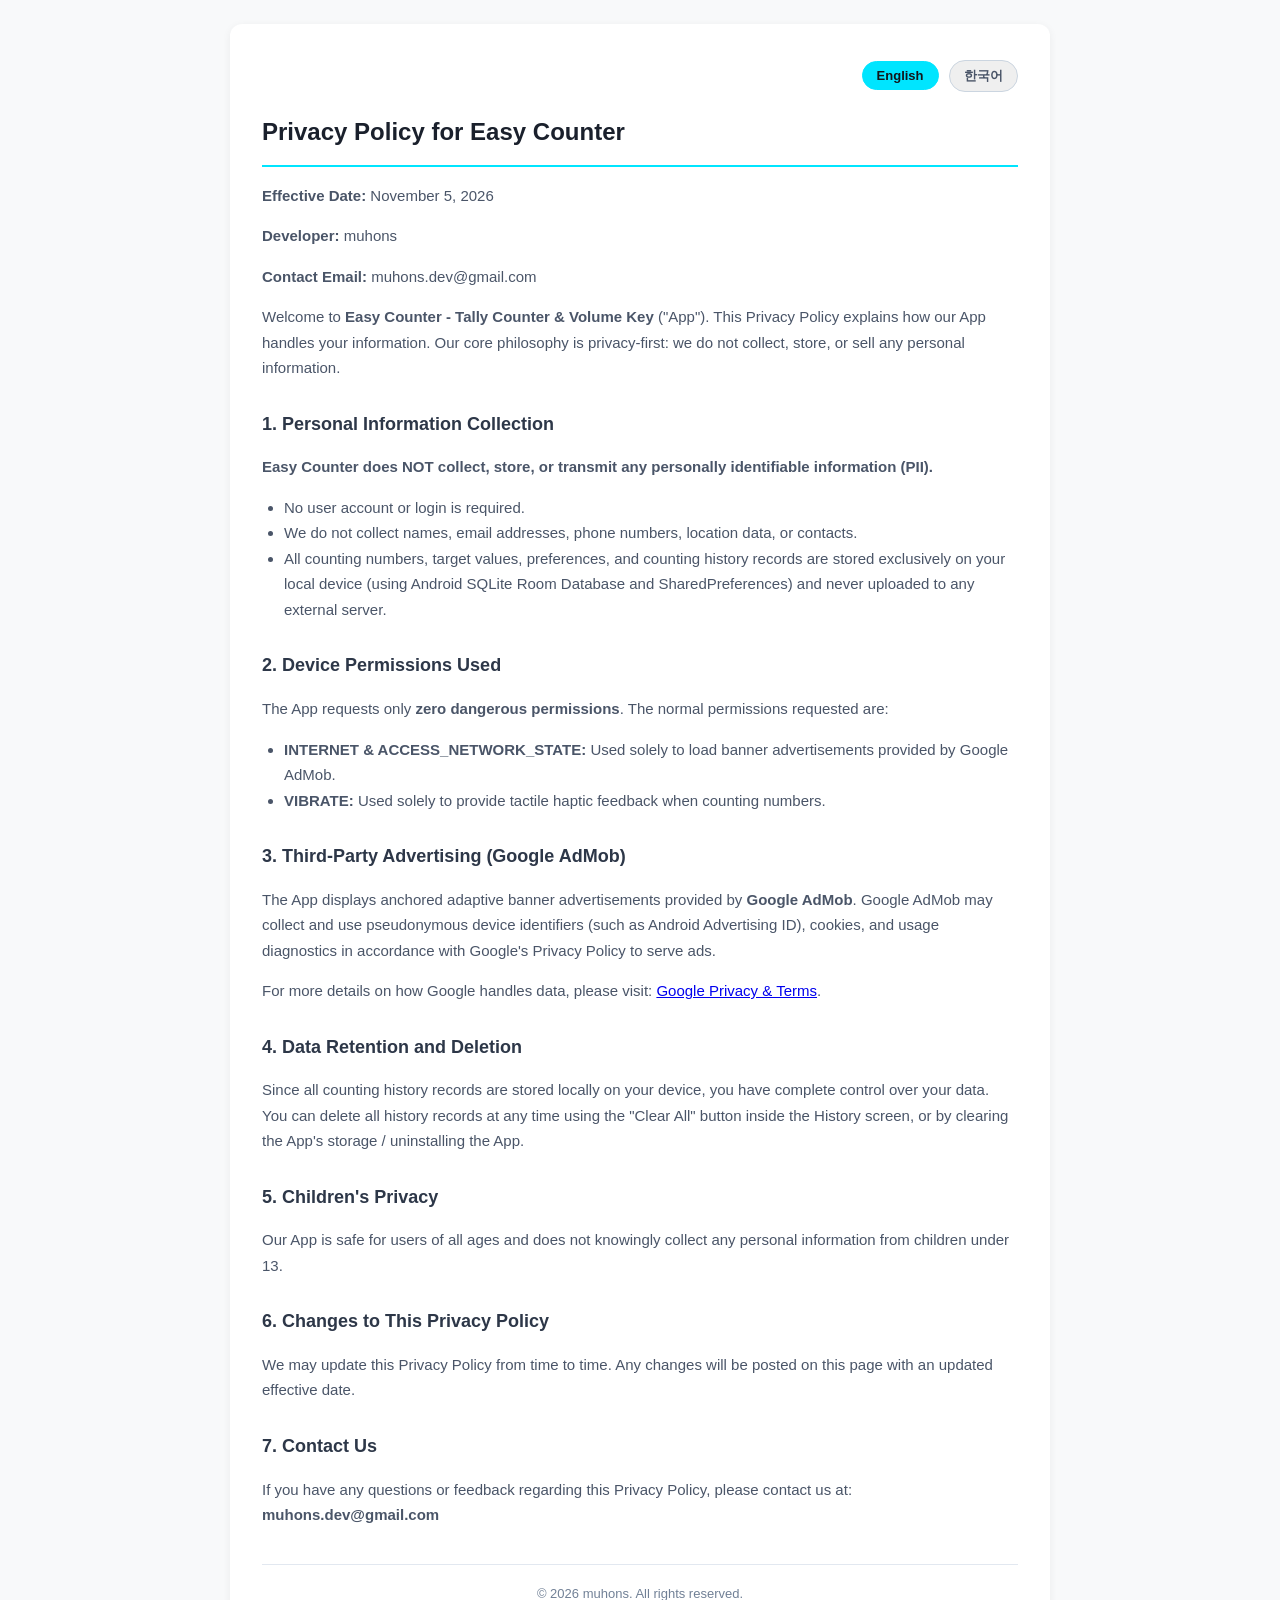
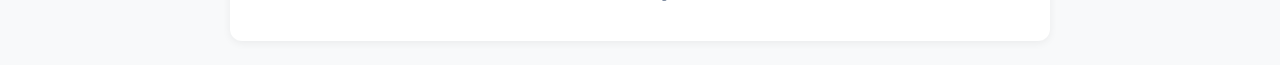
==== privacy_policy_easycounter.html @ 7cd1253e "Add files via upload" ====
<!DOCTYPE html>
<html lang="en">
<head>
    <meta charset="UTF-8">
    <meta name="viewport" content="width=device-width, initial-scale=1.0">
    <title>Privacy Policy - Easy Counter (쉬운 계수기)</title>
    <style>
        body {
            font-family: -apple-system, BlinkMacSystemFont, "Segoe UI", Roboto, "Helvetica Neue", Arial, sans-serif;
            line-height: 1.7;
            color: #333333;
            max-width: 820px;
            margin: 0 auto;
            padding: 24px 16px;
            background-color: #f8f9fa;
        }
        .container {
            background-color: #ffffff;
            padding: 36px 32px;
            border-radius: 12px;
            box-shadow: 0 2px 8px rgba(0, 0, 0, 0.06);
        }
        .lang-switch {
            text-align: right;
            margin-bottom: 20px;
        }
        .lang-btn {
            display: inline-block;
            padding: 6px 14px;
            font-size: 13px;
            border-radius: 20px;
            text-decoration: none;
            margin-left: 6px;
            border: 1px solid #cbd5e0;
            color: #4a5568;
            font-weight: 600;
            cursor: pointer;
        }
        .lang-btn.active {
            background-color: #00E5FF;
            color: #12161a;
            border-color: #00E5FF;
        }
        h1 {
            font-size: 24px;
            color: #1a202c;
            border-bottom: 2px solid #00E5FF;
            padding-bottom: 12px;
            margin-top: 0;
        }
        h2 {
            font-size: 18px;
            color: #2d3748;
            margin-top: 28px;
            margin-bottom: 10px;
        }
        p, li {
            font-size: 15px;
            color: #4a5568;
        }
        ul {
            padding-left: 22px;
            margin-top: 6px;
        }
        .footer {
            margin-top: 36px;
            padding-top: 18px;
            border-top: 1px solid #e2e8f0;
            font-size: 13px;
            color: #718096;
            text-align: center;
        }
        .section-ko { display: none; }
    </style>
</head>
<body>
<div class="container">
    <div class="lang-switch">
        <button class="lang-btn active" id="btnEn" onclick="switchLang('en')">English</button>
        <button class="lang-btn" id="btnKo" onclick="switchLang('ko')">한국어</button>
    </div>

    <!-- ENGLISH SECTION -->
    <div id="sectionEn" class="section-en">
        <h1>Privacy Policy for Easy Counter</h1>
        <p><strong>Effective Date:</strong> November 5, 2026</p>
        <p><strong>Developer:</strong> muhons</p>
        <p><strong>Contact Email:</strong> muhons.dev@gmail.com</p>

        <p>Welcome to <strong>Easy Counter - Tally Counter &amp; Volume Key</strong> ("App"). This Privacy Policy explains how our App handles your information. Our core philosophy is privacy-first: we do not collect, store, or sell any personal information.</p>

        <h2>1. Personal Information Collection</h2>
        <p><strong>Easy Counter does NOT collect, store, or transmit any personally identifiable information (PII).</strong></p>
        <ul>
            <li>No user account or login is required.</li>
            <li>We do not collect names, email addresses, phone numbers, location data, or contacts.</li>
            <li>All counting numbers, target values, preferences, and counting history records are stored exclusively on your local device (using Android SQLite Room Database and SharedPreferences) and never uploaded to any external server.</li>
        </ul>

        <h2>2. Device Permissions Used</h2>
        <p>The App requests only <strong>zero dangerous permissions</strong>. The normal permissions requested are:</p>
        <ul>
            <li><strong>INTERNET &amp; ACCESS_NETWORK_STATE:</strong> Used solely to load banner advertisements provided by Google AdMob.</li>
            <li><strong>VIBRATE:</strong> Used solely to provide tactile haptic feedback when counting numbers.</li>
        </ul>

        <h2>3. Third-Party Advertising (Google AdMob)</h2>
        <p>The App displays anchored adaptive banner advertisements provided by <strong>Google AdMob</strong>. Google AdMob may collect and use pseudonymous device identifiers (such as Android Advertising ID), cookies, and usage diagnostics in accordance with Google's Privacy Policy to serve ads.</p>
        <p>For more details on how Google handles data, please visit: <a href="https://policies.google.com/technologies/ads" target="_blank" rel="noopener">Google Privacy &amp; Terms</a>.</p>

        <h2>4. Data Retention and Deletion</h2>
        <p>Since all counting history records are stored locally on your device, you have complete control over your data. You can delete all history records at any time using the "Clear All" button inside the History screen, or by clearing the App's storage / uninstalling the App.</p>

        <h2>5. Children's Privacy</h2>
        <p>Our App is safe for users of all ages and does not knowingly collect any personal information from children under 13.</p>

        <h2>6. Changes to This Privacy Policy</h2>
        <p>We may update this Privacy Policy from time to time. Any changes will be posted on this page with an updated effective date.</p>

        <h2>7. Contact Us</h2>
        <p>If you have any questions or feedback regarding this Privacy Policy, please contact us at: <strong>muhons.dev@gmail.com</strong></p>
    </div>

    <!-- KOREAN SECTION -->
    <div id="sectionKo" class="section-ko">
        <h1>개인정보처리방침 - 쉬운 계수기</h1>
        <p><strong>시행일자:</strong> 2026년 11월 5일</p>
        <p><strong>개발자:</strong> muhons</p>
        <p><strong>문의 이메일:</strong> muhons.dev@gmail.com</p>

        <p><strong>쉬운 계수기 - 큰글씨 숫자 세기 &amp; 볼륨 버튼 카운터</strong>(이하 "앱")를 이용해 주셔서 감사합니다. 본 개인정보처리방침은 앱에서 사용자의 정보가 어떻게 취급되는지 안내합니다. 본 앱은 '개인정보 보호 최우선' 원칙에 따라 사용자의 개인정보를 일절 수집하거나 외부로 전송하지 않습니다.</p>

        <h2>1. 개인정보 수집 및 이용</h2>
        <p><strong>쉬운 계수기는 어떠한 개인 식별 정보(PII)도 수집하거나 저장, 전송하지 않습니다.</strong></p>
        <ul>
            <li>회원가입이나 로그인이 일절 필요하지 않습니다.</li>
            <li>이름, 이메일, 전화번호, 위치 정보, 연락처 등 개인정보를 전혀 요구하지 않습니다.</li>
            <li>사용자가 센 숫자, 목표 횟수, 설정값 및 카운트 기록장 데이터는 사용자의 기기 내부(안드로이드 로컬 SQLite Room DB 및 SharedPreferences)에만 100% 저장되며, 외부 서버로 전송되지 않습니다.</li>
        </ul>

        <h2>2. 앱에서 사용하는 기기 권한</h2>
        <p>본 앱은 <strong>위험 권한 0개(완전 안전)</strong> 정책을 철저히 준수합니다. 사용하는 일반 권한은 다음과 같습니다:</p>
        <ul>
            <li><strong>인터넷 및 네트워크 상태 접근 (INTERNET, ACCESS_NETWORK_STATE):</strong> Google AdMob의 상단 적응형 배너 광고를 로드하기 위한 용도로만 사용됩니다.</li>
            <li><strong>진동 권한 (VIBRATE):</strong> 숫자를 셀 때 손끝 햅틱 진동 피드백을 제공하기 위한 용도로만 사용됩니다.</li>
        </ul>

        <h2>3. 제3자 광고 서비스 (Google AdMob)</h2>
        <p>본 앱은 쾌적한 무료 서비스 제공을 위해 화면 상단에 <strong>Google AdMob</strong>의 적응형 배너 광고를 표시합니다. Google AdMob은 광고 제공 및 품질 분석을 위해 익명화된 기기 식별자(광고 ID 등)를 구글의 개인정보처리방침에 따라 처리할 수 있습니다.</p>
        <p>구글의 데이터 처리 방식에 대한 자세한 내용은 <a href="https://policies.google.com/technologies/ads" target="_blank" rel="noopener">구글 광고 및 개인정보 보호정책</a>을 참고하시기 바랍니다.</p>

        <h2>4. 개인정보의 파기</h2>
        <p>모든 데이터는 사용자 기기에만 로컬로 보관되므로, 사용자는 기록장 화면의 [기록 전체 삭제] 버튼을 누르거나 앱을 삭제(삭제 시 데이터 자동 파기)하여 언제든 즉시 완전 파기할 수 있습니다.</p>

        <h2>5. 아동의 개인정보 보호</h2>
        <p>본 앱은 모든 연령층이 안심하고 이용할 수 있으며, 만 13세 미만 아동의 개인정보를 고의로 수집하지 않습니다.</p>

        <h2>6. 개인정보처리방침의 변경</h2>
        <p>본 방침은 법령 또는 서비스 변경사항을 반영하기 위해 수정될 수 있으며, 변경 시 본 페이지를 통해 공지합니다.</p>

        <h2>7. 문의처</h2>
        <p>개인정보 보호와 관련하여 궁금한 점이나 의견이 있으실 경우 아래 이메일로 언제든 문의해 주시기 바랍니다:<br>
        <strong>muhons.dev@gmail.com</strong></p>
    </div>

    <div class="footer">
        &copy; 2026 muhons. All rights reserved.
    </div>
</div>

<script>
    function switchLang(lang) {
        var secEn = document.getElementById('sectionEn');
        var secKo = document.getElementById('sectionKo');
        var btnEn = document.getElementById('btnEn');
        var btnKo = document.getElementById('btnKo');

        if (lang === 'ko') {
            secEn.style.display = 'none';
            secKo.style.display = 'block';
            btnKo.classList.add('active');
            btnEn.classList.remove('active');
        } else {
            secEn.style.display = 'block';
            secKo.style.display = 'none';
            btnEn.classList.add('active');
            btnKo.classList.remove('active');
        }
    }
</script>
</body>
</html>
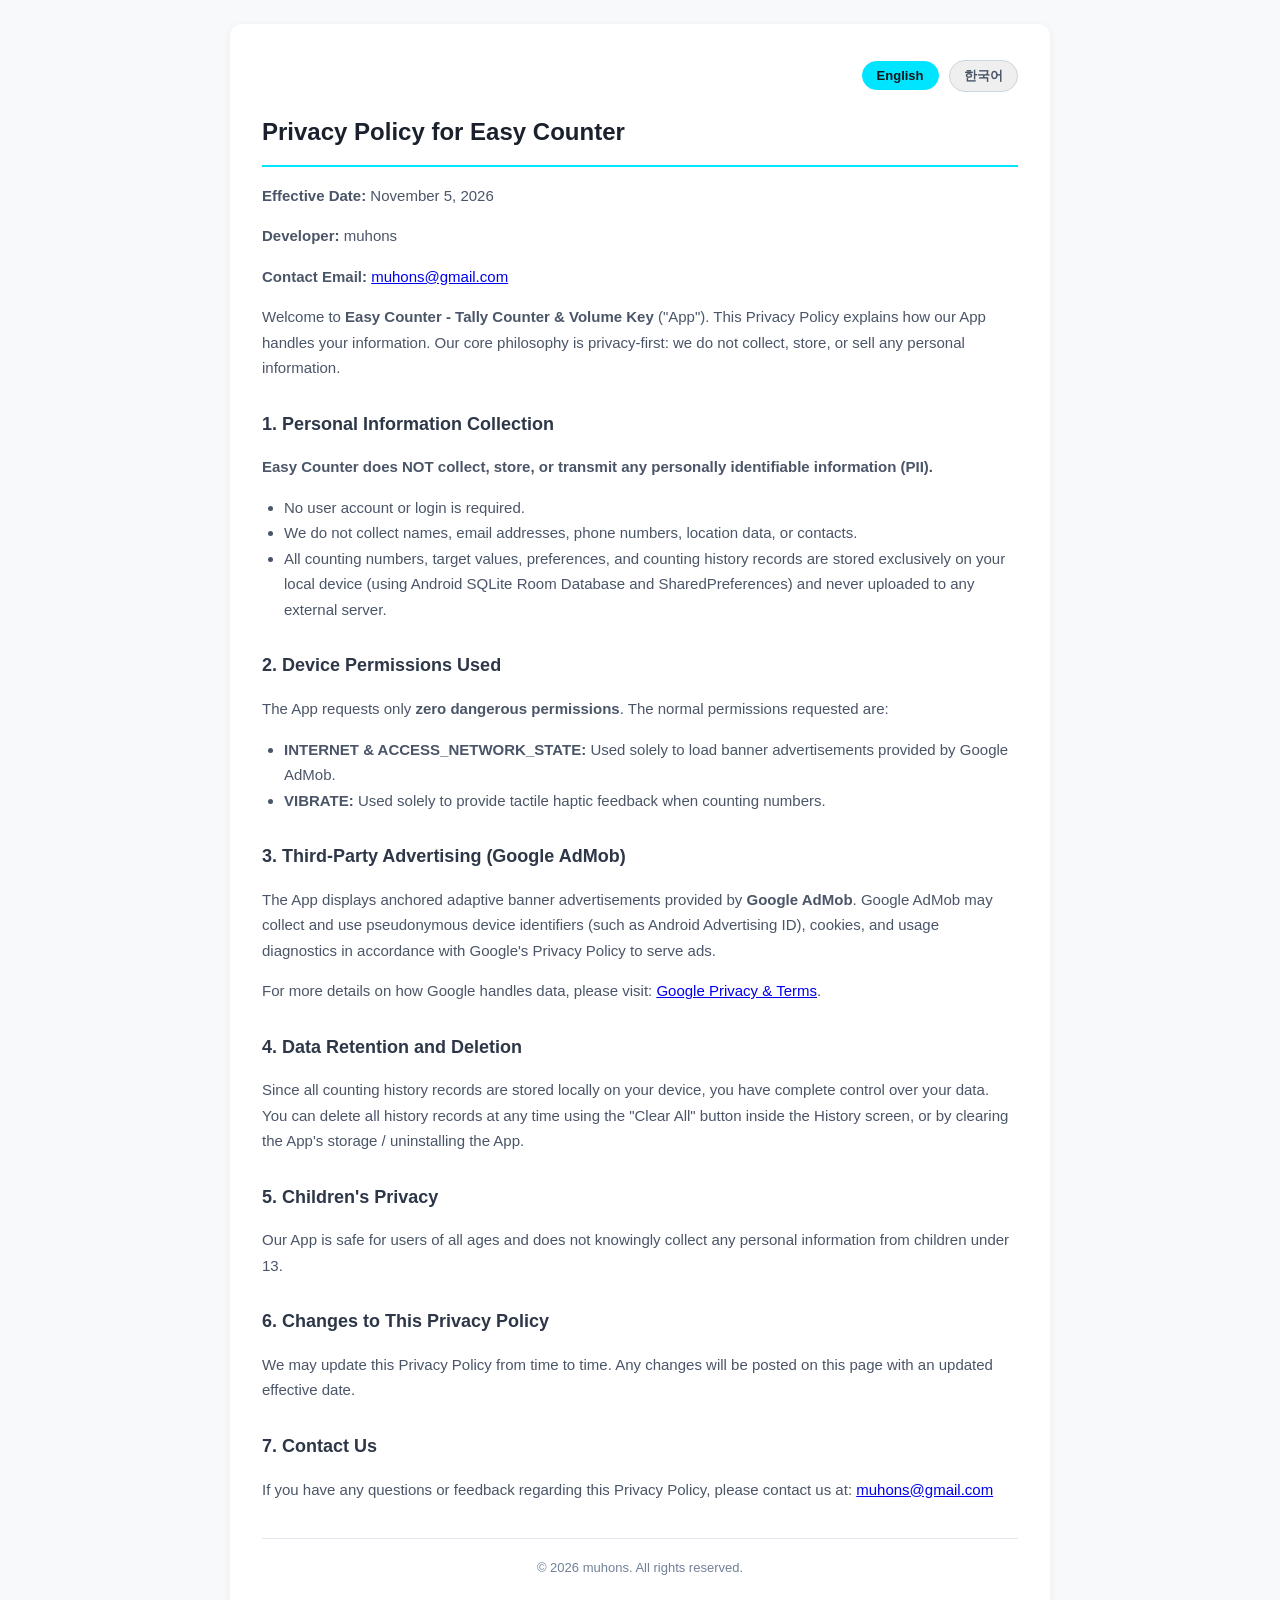
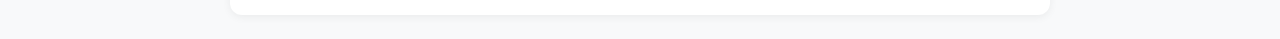
==== commit d7ffa3f4: "Add files via upload" ====
--- a/privacy_policy_easycounter.html
+++ b/privacy_policy_easycounter.html
@@ -85,7 +85,7 @@
         <h1>Privacy Policy for Easy Counter</h1>
         <p><strong>Effective Date:</strong> November 5, 2026</p>
         <p><strong>Developer:</strong> muhons</p>
-        <p><strong>Contact Email:</strong> muhons.dev@gmail.com</p>
+        <p><strong>Contact Email:</strong> <a href="mailto:muhons@gmail.com">muhons@gmail.com</a></p>
 
         <p>Welcome to <strong>Easy Counter - Tally Counter &amp; Volume Key</strong> ("App"). This Privacy Policy explains how our App handles your information. Our core philosophy is privacy-first: we do not collect, store, or sell any personal information.</p>
 
@@ -118,7 +118,7 @@
         <p>We may update this Privacy Policy from time to time. Any changes will be posted on this page with an updated effective date.</p>
 
         <h2>7. Contact Us</h2>
-        <p>If you have any questions or feedback regarding this Privacy Policy, please contact us at: <strong>muhons.dev@gmail.com</strong></p>
+        <p>If you have any questions or feedback regarding this Privacy Policy, please contact us at: <a href="mailto:muhons@gmail.com">muhons@gmail.com</a></p>
     </div>
 
     <!-- KOREAN SECTION -->
@@ -126,7 +126,7 @@
         <h1>개인정보처리방침 - 쉬운 계수기</h1>
         <p><strong>시행일자:</strong> 2026년 11월 5일</p>
         <p><strong>개발자:</strong> muhons</p>
-        <p><strong>문의 이메일:</strong> muhons.dev@gmail.com</p>
+        <p><strong>문의 이메일:</strong> <a href="mailto:muhons@gmail.com">muhons@gmail.com</a></p>
 
         <p><strong>쉬운 계수기 - 큰글씨 숫자 세기 &amp; 볼륨 버튼 카운터</strong>(이하 "앱")를 이용해 주셔서 감사합니다. 본 개인정보처리방침은 앱에서 사용자의 정보가 어떻게 취급되는지 안내합니다. 본 앱은 '개인정보 보호 최우선' 원칙에 따라 사용자의 개인정보를 일절 수집하거나 외부로 전송하지 않습니다.</p>
 
@@ -160,7 +160,7 @@
 
         <h2>7. 문의처</h2>
         <p>개인정보 보호와 관련하여 궁금한 점이나 의견이 있으실 경우 아래 이메일로 언제든 문의해 주시기 바랍니다:<br>
-        <strong>muhons.dev@gmail.com</strong></p>
+        <a href="mailto:muhons@gmail.com"><strong>muhons@gmail.com</strong></a></p>
     </div>
 
     <div class="footer">
